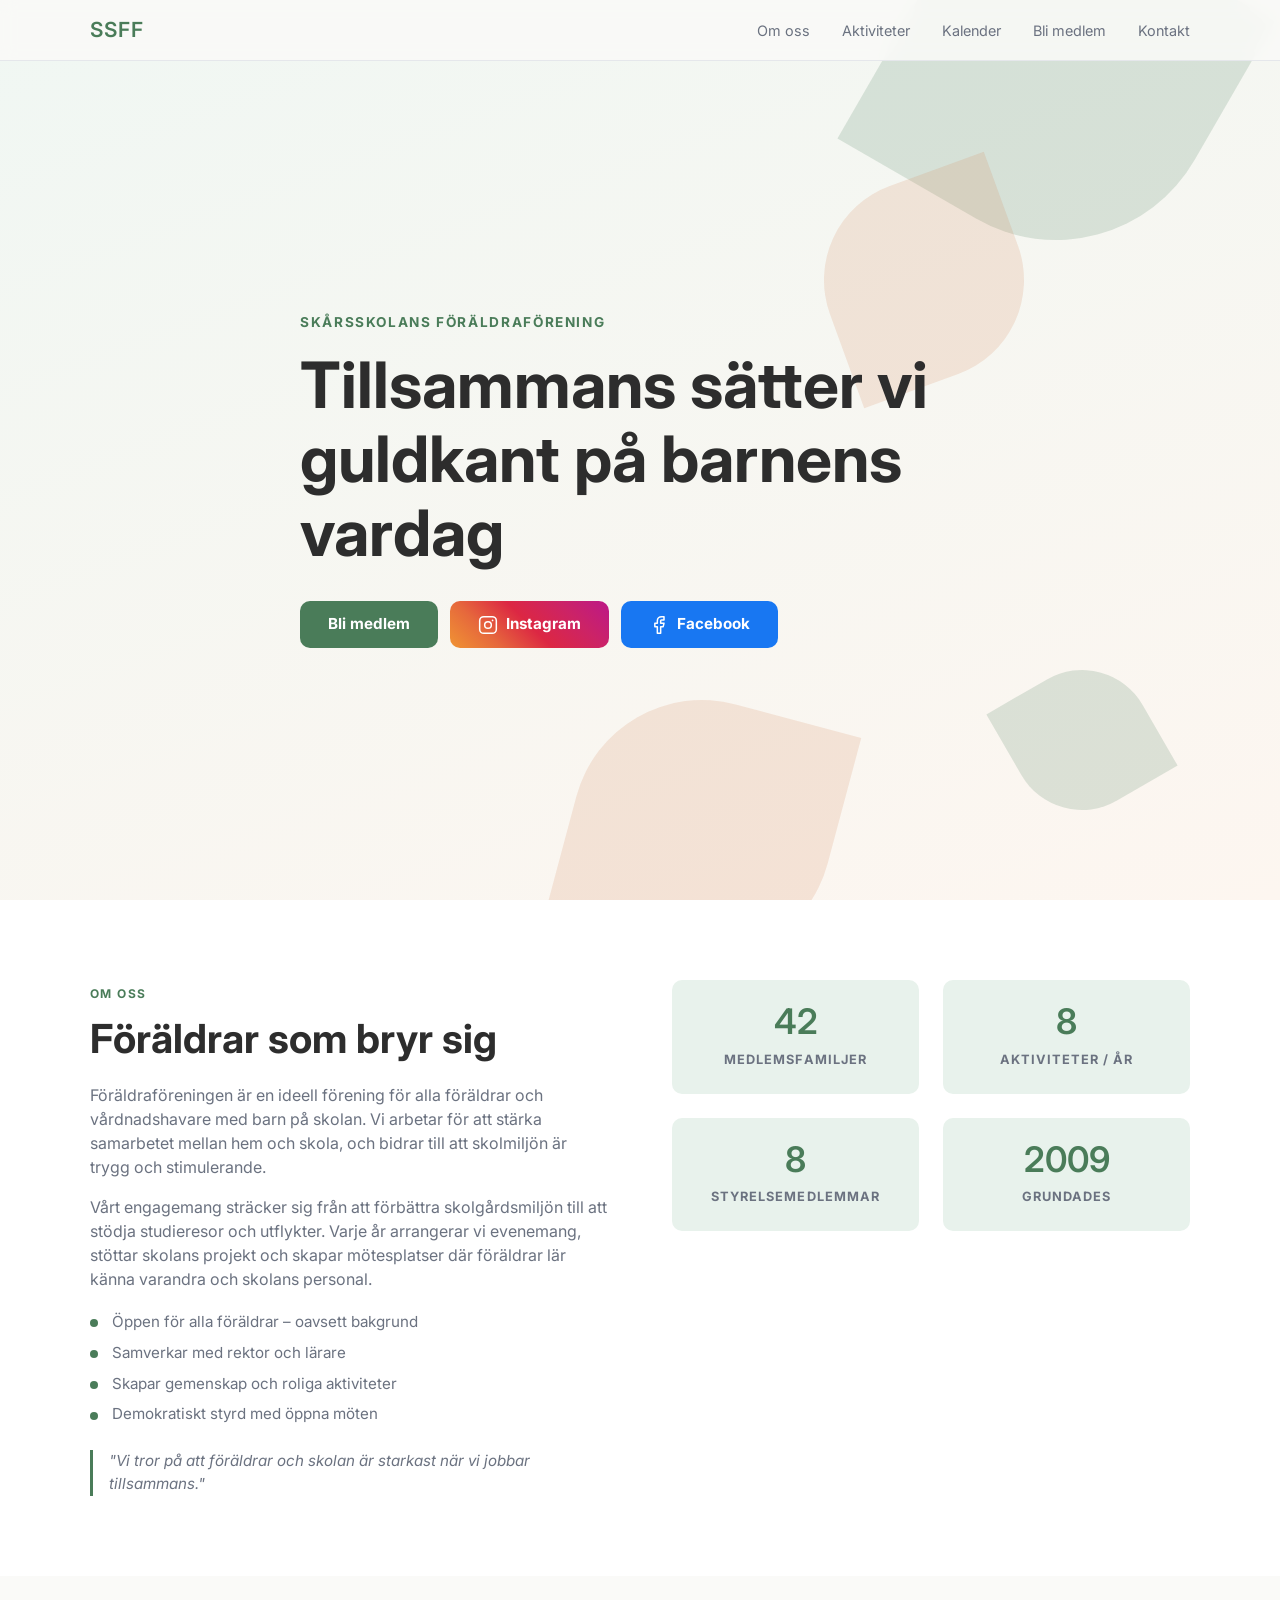
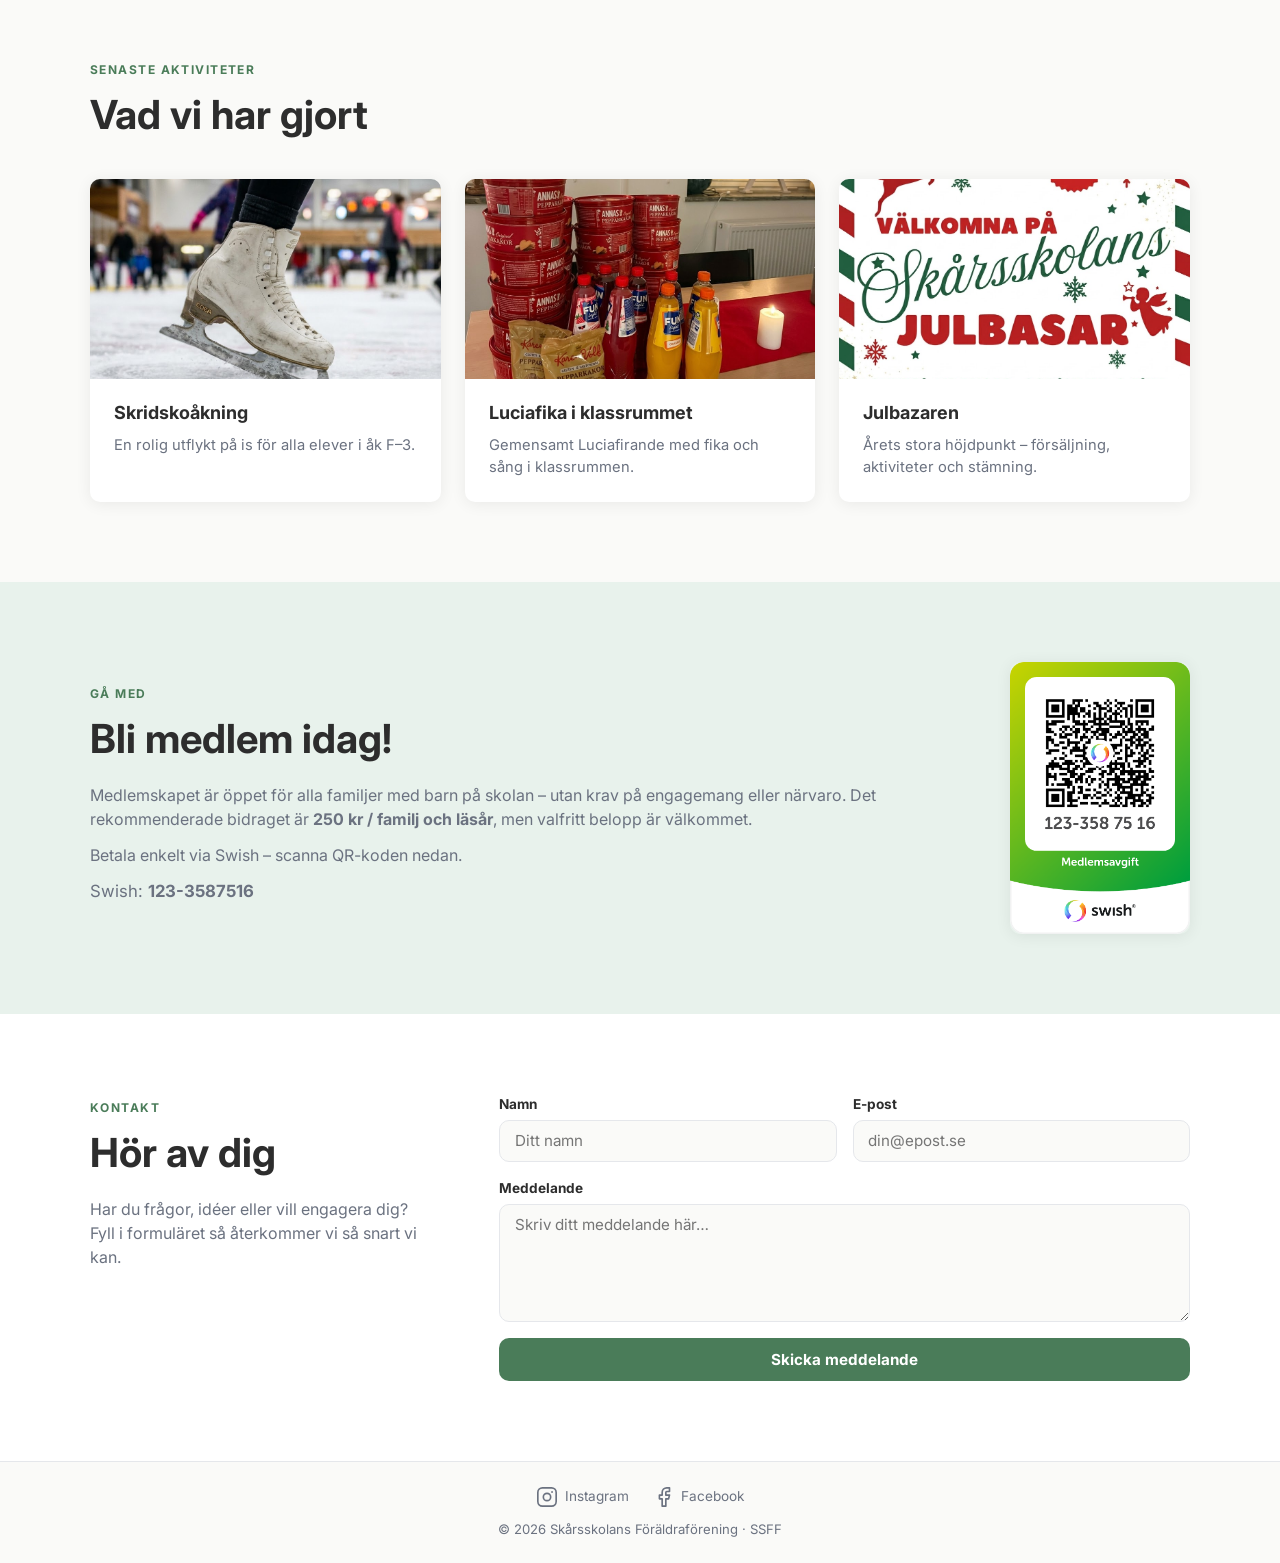
==== index.html @ 79a04dc2 "Auto-hide past events, hide section when empty Co-Authored-By: Claude Sonnet 4.6 <noreply@anthropic." ====
<!DOCTYPE html>
<html lang="sv">
<head>
  <meta charset="UTF-8" />
  <meta name="viewport" content="width=device-width, initial-scale=1.0" />
  <title>SSFF – Skårsskolans Föräldraförening</title>

  <link rel="stylesheet" href="https://fonts.googleapis.com/css2?family=Inter:wght@400;700&display=swap" />

  <link rel="stylesheet" href="style.css" />
</head>
<body>

  <!-- ── NAV ─────────────────────────────────────────────── -->
  <header class="site-header">
    <nav class="nav container">
      <span class="nav-logo">SSFF</span>
      <ul class="nav-links">
        <li><a href="#om-oss">Om oss</a></li>
        <li><a href="#aktiviteter">Aktiviteter</a></li>
        <li><a href="#kommande">Kalender</a></li>
        <li><a href="#bli-medlem">Bli medlem</a></li>
        <li><a href="#kontakt">Kontakt</a></li>
      </ul>
    </nav>
  </header>

  <!-- ── HERO ─────────────────────────────────────────────── -->
  <section class="hero">
    <div class="hero-inner container">
      <p class="hero-tagline">Skårsskolans Föräldraförening</p>
      <h1 class="hero-headline">Tillsammans sätter vi guldkant på barnens vardag</h1>
      <div class="hero-social">
        <a href="#bli-medlem" class="btn">Bli medlem</a>
        <a href="https://www.instagram.com/skarsskolans_foraldraforening/" target="_blank" rel="noopener" aria-label="Instagram" class="instagram">
          <svg xmlns="http://www.w3.org/2000/svg" width="20" height="20" viewBox="0 0 24 24" fill="none" stroke="currentColor" stroke-width="1.8" stroke-linecap="round" stroke-linejoin="round"><rect x="2" y="2" width="20" height="20" rx="5" ry="5"/><circle cx="12" cy="12" r="4"/><circle cx="17.5" cy="6.5" r="1" fill="currentColor" stroke="none"/></svg>
          Instagram
        </a>
        <a href="https://www.facebook.com/groups/skarskolansfaraldraforening/" target="_blank" rel="noopener" aria-label="Facebook" class="facebook">
          <svg xmlns="http://www.w3.org/2000/svg" width="20" height="20" viewBox="0 0 24 24" fill="none" stroke="currentColor" stroke-width="1.8" stroke-linecap="round" stroke-linejoin="round"><path d="M18 2h-3a5 5 0 0 0-5 5v3H7v4h3v8h4v-8h3l1-4h-4V7a1 1 0 0 1 1-1h3z"/></svg>
          Facebook
        </a>
      </div>
    </div>
    <div class="hero-decoration" aria-hidden="true">
      <span class="petal p1"></span>
      <span class="petal p2"></span>
      <span class="petal p3"></span>
      <span class="petal p4"></span>
    </div>
  </section>

  <!-- ── OM OSS ─────────────────────────────────────────────── -->
  <section class="om-oss section" id="om-oss">
    <div class="container two-col">

      <div class="om-text">
        <span class="section-label">Om oss</span>
        <h2>Föräldrar som bryr sig</h2>
        <p>Föräldraföreningen är en ideell förening för alla föräldrar och vårdnadshavare med barn på skolan. Vi arbetar för att stärka samarbetet mellan hem och skola, och bidrar till att skolmiljön är trygg och stimulerande.</p>
        <p>Vårt engagemang sträcker sig från att förbättra skolgårdsmiljön till att stödja studieresor och utflykter. Varje år arrangerar vi evenemang, stöttar skolans projekt och skapar mötesplatser där föräldrar lär känna varandra och skolans personal.</p>
        <ul class="feature-list">
          <li>Öppen för alla föräldrar – oavsett bakgrund</li>
          <li>Samverkar med rektor och lärare</li>
          <li>Skapar gemenskap och roliga aktiviteter</li>
          <li>Demokratiskt styrd med öppna möten</li>
        </ul>
        <blockquote>"Vi tror på att föräldrar och skolan är starkast när vi jobbar tillsammans."</blockquote>
      </div>

      <div class="om-stats">
        <div class="stat">
          <span class="stat-number">42</span>
          <span class="stat-label">Medlemsfamiljer</span>
        </div>
        <div class="stat">
          <span class="stat-number">8</span>
          <span class="stat-label">Aktiviteter / år</span>
        </div>
        <div class="stat">
          <span class="stat-number">8</span>
          <span class="stat-label">Styrelsemedlemmar</span>
        </div>
        <div class="stat">
          <span class="stat-number">2009</span>
          <span class="stat-label">Grundades</span>
        </div>
      </div>

    </div>
  </section>

  <!-- ── AKTIVITETER ─────────────────────────────────────────────── -->
  <section class="aktiviteter section" id="aktiviteter">
    <div class="container">
      <span class="section-label">Senaste aktiviteter</span>
      <h2>Vad vi har gjort</h2>
      <div class="cards">

        <article class="card">
          <div class="card-img">
            <img src="Images/skridskor.jpeg" alt="Barn åker skridskor" />
          </div>
          <div class="card-body">
            <h3>Skridskoåkning</h3>
            <p>En rolig utflykt på is för alla elever i åk F–3.</p>
          </div>
        </article>

        <article class="card">
          <div class="card-img">
            <img src="Images/luciafika.jpeg" alt="Luciafika i klassrummet" />
          </div>
          <div class="card-body">
            <h3>Luciafika i klassrummet</h3>
            <p>Gemensamt Luciafirande med fika och sång i klassrummen.</p>
          </div>
        </article>

        <article class="card">
          <div class="card-img">
            <img src="Images/julbazar.jpeg" alt="Julbazaren" />
          </div>
          <div class="card-body">
            <h3>Julbazaren</h3>
            <p>Årets stora höjdpunkt – försäljning, aktiviteter och stämning.</p>
          </div>
        </article>

      </div>
    </div>
  </section>

  <!-- ── KOMMANDE AKTIVITETER ──────────────────────────────────────── -->
  <section class="kommande section" id="kommande">
    <div class="container">
      <span class="section-label">Kalender</span>
      <h2>Kommande aktiviteter</h2>
      <ul class="event-list">

        <li class="event" data-date="2026-05-17">
          <div class="event-date">
            <span class="event-day">17</span>
            <span class="event-month">Maj</span>
          </div>
          <div class="event-info">
            <h3>Gårdsfest</h3>
            <p class="event-time">Kl. 12:00–15:00</p>
            <p>Välkommen till vårens stora fest på skolgården! Aktiviteter, mat och gemenskap för hela familjen.</p>
          </div>
        </li>

      </ul>
    </div>
  </section>

  <!-- ── BLI MEDLEM ─────────────────────────────────────────────── -->
  <section class="bli-medlem section" id="bli-medlem">
    <div class="container member-inner">
      <div class="member-text">
        <span class="section-label">Gå med</span>
        <h2>Bli medlem idag!</h2>
        <p>Medlemskapet är öppet för alla familjer med barn på skolan – utan krav på engagemang eller närvaro. Det rekommenderade bidraget är <strong>250 kr / familj och läsår</strong>, men valfritt belopp är välkommet.</p>
        <p class="desktop-only">Betala enkelt via Swish – scanna QR-koden nedan.</p>
        <p class="mobile-only">Tryck på knappen nedan för att öppna Swish direkt.</p>
        <p class="swish-number">Swish: <strong>123-3587516</strong></p>
        <div class="mobile-only">
          <a id="swish-link" class="btn swish-btn">
            <svg xmlns="http://www.w3.org/2000/svg" width="20" height="20" viewBox="0 0 24 24" fill="none" stroke="currentColor" stroke-width="2" stroke-linecap="round" stroke-linejoin="round"><path d="M12 2a10 10 0 1 0 0 20A10 10 0 0 0 12 2z"/><path d="M12 8v4l3 3"/></svg>
            Öppna i Swish
          </a>
        </div>
      </div>
      <div class="member-qr desktop-only">
        <img src="Images/Medlemsvgift_swish-QR-small.png" alt="Swish QR-kod för medlemsavgift" />
      </div>
    </div>
  </section>

  <!-- ── KONTAKT ─────────────────────────────────────────────── -->
  <section class="kontakt section" id="kontakt">
    <div class="container kontakt-inner">
      <div class="kontakt-text">
        <span class="section-label">Kontakt</span>
        <h2>Hör av dig</h2>
        <p>Har du frågor, idéer eller vill engagera dig? Fyll i formuläret så återkommer vi så snart vi kan.</p>
      </div>
      <form
        class="kontakt-form"
        action="https://formsubmit.co/ajax/dpontes@protonmail.com"
        method="POST"
      >
        <input type="hidden" name="_captcha" value="false" />
        <input type="hidden" name="_subject" value="Meddelande via SSFF-webbplatsen" />

        <div class="form-row">
          <div class="form-group">
            <label for="namn">Namn</label>
            <input type="text" id="namn" name="namn" required placeholder="Ditt namn" />
          </div>
          <div class="form-group">
            <label for="epost">E-post</label>
            <input type="email" id="epost" name="epost" required placeholder="din@epost.se" />
          </div>
        </div>
        <div class="form-group">
          <label for="meddelande">Meddelande</label>
          <textarea id="meddelande" name="meddelande" rows="5" required placeholder="Skriv ditt meddelande här…"></textarea>
        </div>
        <button type="submit" class="btn">Skicka meddelande</button>
      </form>
    </div>
  </section>

  <!-- ── FOOTER ─────────────────────────────────────────────── -->
  <footer class="site-footer">
    <div class="container">
      <div class="footer-social">
        <a href="https://www.instagram.com/skarsskolans_foraldraforening/" target="_blank" rel="noopener" aria-label="Instagram">
          <svg xmlns="http://www.w3.org/2000/svg" width="22" height="22" viewBox="0 0 24 24" fill="none" stroke="currentColor" stroke-width="1.8" stroke-linecap="round" stroke-linejoin="round"><rect x="2" y="2" width="20" height="20" rx="5" ry="5"/><circle cx="12" cy="12" r="4"/><circle cx="17.5" cy="6.5" r="1" fill="currentColor" stroke="none"/></svg>
          Instagram
        </a>
        <a href="https://www.facebook.com/groups/skarskolansfaraldraforening/" target="_blank" rel="noopener" aria-label="Facebook">
          <svg xmlns="http://www.w3.org/2000/svg" width="22" height="22" viewBox="0 0 24 24" fill="none" stroke="currentColor" stroke-width="1.8" stroke-linecap="round" stroke-linejoin="round"><path d="M18 2h-3a5 5 0 0 0-5 5v3H7v4h3v8h4v-8h3l1-4h-4V7a1 1 0 0 1 1-1h3z"/></svg>
          Facebook
        </a>
      </div>
      <p>© <span id="year"></span> Skårsskolans Föräldraförening · SSFF</p>
    </div>
  </footer>

  <script>
    document.getElementById('year').textContent = new Date().getFullYear();

    // Contact form — AJAX submission to avoid target="_blank" POST issue
    const kontaktForm = document.querySelector('.kontakt-form');
    kontaktForm.addEventListener('submit', async (e) => {
      e.preventDefault();
      const btn = kontaktForm.querySelector('button[type="submit"]');
      btn.disabled = true;
      btn.textContent = 'Skickar…';
      try {
        const res = await fetch(kontaktForm.action, {
          method: 'POST',
          body: new FormData(kontaktForm),
          headers: { 'Accept': 'application/json' }
        });
        if (res.ok) {
          window.location.href = 'tack.html';
          kontaktForm.reset();
        } else {
          alert('Något gick fel. Försök igen eller kontakta oss direkt.');
        }
      } catch {
        alert('Kunde inte skicka meddelandet. Kontrollera din internetanslutning.');
      } finally {
        btn.disabled = false;
        btn.textContent = 'Skicka meddelande';
      }
    });

    // Hide past events — compares data-date (YYYY-MM-DD) to today at midnight local time
    const today = new Date();
    today.setHours(0, 0, 0, 0);
    const eventSection = document.querySelector('.kommande');
    document.querySelectorAll('.event[data-date]').forEach(el => {
      const [y, m, d] = el.dataset.date.split('-').map(Number);
      const eventDate = new Date(y, m - 1, d);
      if (eventDate < today) el.remove();
    });
    if (eventSection && eventSection.querySelectorAll('.event').length === 0) {
      eventSection.style.display = 'none';
    }

    // Scroll reveal
    const revealTargets = document.querySelectorAll(
      '.hero-inner, .om-text, .om-stats .stat, .cards .card, .event, .member-inner > *, .kontakt-text, .kontakt-form'
    );

    revealTargets.forEach(el => el.classList.add('reveal'));

    // Stagger cards, stats and events
    document.querySelectorAll('.cards .card, .om-stats .stat, .event').forEach((el, i) => {
      el.style.transitionDelay = `${i * 0.08}s`;
    });

    const observer = new IntersectionObserver((entries) => {
      entries.forEach(entry => {
        if (entry.isIntersecting) {
          entry.target.classList.add('visible');
          observer.unobserve(entry.target);
        }
      });
    }, { threshold: 0.12 });

    revealTargets.forEach(el => observer.observe(el));

    // Swish deep link — uses the same URL format as the official QR code
    const swishLink = document.getElementById('swish-link');
    if (swishLink) {
      const params = new URLSearchParams({
        sw:   '1233587516',
        amt:  '250',
        cur:  'SEK',
        msg:  'Medlemsavgift',
        edit: 'amt',
        src:  'web'
      });
      swishLink.href = 'https://app.swish.nu/1/p/sw/?' + params.toString();
    }
  </script>

</body>
</html>
---- style.css ----
:root {
  --font-heading: 'Inter', system-ui, sans-serif;
  --font-body:    'Inter', system-ui, sans-serif;

  /* ── Palette ── */
  --clr-bg:         #fafaf8;
  --clr-surface:    #ffffff;
  --clr-primary:    #4a7c59;   /* muted spring green */
  --clr-primary-lt: #e8f2ec;
  --clr-accent:     #d4845a;   /* warm terracotta – spring blossom */
  --clr-text:       #2d2d2d;
  --clr-muted:      #6b7280;
  --clr-border:     #e5e7eb;

  --radius:  10px;
  --shadow:  0 2px 16px rgba(0,0,0,.07);
  --max-w:   1100px;
}

/* ── RESET ─────────────────────────────────────────────── */
*, *::before, *::after { box-sizing: border-box; margin: 0; padding: 0; }
html { scroll-behavior: smooth; font-size: 16px; }
body {
  font-family: var(--font-body);
  font-size: 1rem;
  font-weight: 400;
  line-height: 1.5;
  color: var(--clr-text);
  background: var(--clr-bg);
  overflow-x: hidden;
  overflow-wrap: break-word;
  word-break: break-word;
}
img { max-width: 100%; display: block; }
a { color: inherit; text-decoration: none; }
ul { list-style: none; }

/* ── UTILITIES ─────────────────────────────────────────── */
.container { width: min(var(--max-w), 100% - 2rem); margin-inline: auto; }
.section    { padding-block: 5rem; }

.section-label {
  display: inline-block;
  font-size: .75rem;
  font-weight: 700;
  letter-spacing: .12em;
  text-transform: uppercase;
  color: var(--clr-primary);
  margin-bottom: .75rem;
}
h2 {
  font-family: var(--font-heading);
  font-size: clamp(1.75rem, 4vw, 2.5rem);
  font-weight: 700;
  line-height: 1.2;
  margin-bottom: 1.25rem;
}
h3 {
  font-family: var(--font-heading);
  font-size: 1.125rem;
  font-weight: 700;
  margin-bottom: .5rem;
}

.btn {
  display: inline-block;
  padding: .75rem 1.75rem;
  background: var(--clr-primary);
  color: #fff;
  border: none;
  border-radius: var(--radius);
  font-family: var(--font-body);
  font-size: .95rem;
  font-weight: 700;
  cursor: pointer;
  transition: background .2s, transform .15s;
}
.btn:hover { background: #3a6347; transform: translateY(-1px); }

/* ── HEADER / NAV ───────────────────────────────────────── */
.site-header {
  position: fixed;
  top: 0; left: 0; right: 0;
  z-index: 100;
  background: rgba(250,250,248,.88);
  backdrop-filter: blur(8px);
  border-bottom: 1px solid var(--clr-border);
}
.nav {
  display: flex;
  align-items: center;
  justify-content: space-between;
  height: 60px;
}
.nav-logo {
  font-family: var(--font-heading);
  font-size: 1.3rem;
  font-weight: 600;
  color: var(--clr-primary);
  letter-spacing: .05em;
}
.nav-links {
  display: flex;
  gap: 2rem;
}
.nav-links a {
  font-size: .9rem;
  font-weight: 400;
  color: var(--clr-muted);
  transition: color .2s;
}
.nav-links a:hover { color: var(--clr-primary); }

/* ── HERO ───────────────────────────────────────────────── */
.hero {
  position: relative;
  min-height: 100svh;
  display: flex;
  align-items: center;
  overflow: hidden;
  background: linear-gradient(160deg, #f0f7f3 0%, #fdf6f0 100%);
  padding-top: 60px;
}
.hero-inner {
  position: relative;
  z-index: 1;
  max-width: 680px;
}
.hero-tagline {
  font-size: .85rem;
  font-weight: 700;
  letter-spacing: .12em;
  text-transform: uppercase;
  color: var(--clr-primary);
  margin-bottom: 1rem;
}
.hero-headline {
  font-family: var(--font-heading);
  font-size: clamp(2.2rem, 6vw, 4rem);
  font-weight: 700;
  line-height: 1.15;
  margin-bottom: 2rem;
  color: var(--clr-text);
}
.hero-social {
  display: flex;
  align-items: center;
  gap: .75rem;
  margin-top: 1.5rem;
  flex-wrap: wrap;
}
.hero-social .btn,
.hero-social a {
  display: inline-flex;
  align-items: center;
  gap: .5rem;
  padding: .75rem 1.75rem;
  border-radius: var(--radius);
  font-family: var(--font-body);
  font-size: .95rem;
  font-weight: 700;
  color: #fff;
  transition: filter .2s, transform .15s;
}
.hero-social .btn:hover,
.hero-social a:hover { filter: brightness(1.1); transform: translateY(-1px); background: unset; }
.hero-social .btn { background: var(--clr-primary); }
.hero-social .btn:hover { background: var(--clr-primary); }
.hero-social a.instagram {
  background: linear-gradient(45deg, #f09433, #e6683c, #dc2743, #cc2366, #bc1888);
}
.hero-social a.facebook {
  background: #1877f2;
}

/* decorative petals */
.hero-decoration { position: absolute; inset: 0; pointer-events: none; }
.petal {
  position: absolute;
  border-radius: 50% 0 50% 0;
  opacity: .18;
}
.p1 { width: 320px; height: 320px; background: var(--clr-primary); top: -80px; right: 5%; transform: rotate(30deg); }
.p2 { width: 200px; height: 200px; background: var(--clr-accent);  top: 20%;   right: 20%; transform: rotate(-20deg); }
.p3 { width: 140px; height: 140px; background: var(--clr-primary); bottom: 10%; right: 10%; transform: rotate(60deg); }
.p4 { width: 260px; height: 260px; background: var(--clr-accent);  bottom: -60px; right: 35%; transform: rotate(15deg); }

/* ── OM OSS ─────────────────────────────────────────────── */
.om-oss { background: var(--clr-surface); }
.two-col {
  display: grid;
  grid-template-columns: 1fr 1fr;
  gap: 4rem;
  align-items: start;
}
.two-col > * { min-width: 0; }
.om-text p { color: var(--clr-muted); margin-bottom: 1rem; }
.feature-list {
  margin: 1.25rem 0;
  display: flex;
  flex-direction: column;
  gap: .5rem;
}
.feature-list li {
  padding-left: 1.4rem;
  position: relative;
  color: var(--clr-muted);
  font-size: .95rem;
}
.feature-list li::before {
  content: '';
  position: absolute;
  left: 0; top: .55em;
  width: 8px; height: 8px;
  border-radius: 50%;
  background: var(--clr-primary);
}
blockquote {
  border-left: 3px solid var(--clr-primary);
  padding-left: 1rem;
  font-style: italic;
  color: var(--clr-muted);
  margin-top: 1.5rem;
  font-size: .95rem;
}
.om-stats {
  display: grid;
  grid-template-columns: 1fr 1fr;
  gap: 1.5rem;
}
.stat {
  background: var(--clr-primary-lt);
  border-radius: var(--radius);
  padding: 1.5rem;
  text-align: center;
}
.stat-number {
  display: block;
  font-family: var(--font-heading);
  font-size: 2.2rem;
  font-weight: 600;
  color: var(--clr-primary);
  line-height: 1;
  margin-bottom: .4rem;
}
.stat-label {
  font-size: .8rem;
  font-weight: 700;
  letter-spacing: .08em;
  text-transform: uppercase;
  color: var(--clr-muted);
}

/* ── AKTIVITETER ────────────────────────────────────────── */
.aktiviteter { background: var(--clr-bg); }
.aktiviteter h2 { margin-bottom: 2.5rem; }
.cards {
  display: grid;
  grid-template-columns: repeat(3, 1fr);
  gap: 1.5rem;
}
.card {
  background: var(--clr-surface);
  border-radius: var(--radius);
  overflow: hidden;
  box-shadow: var(--shadow);
  transition: transform .2s, box-shadow .2s;
}
.card:hover { transform: translateY(-4px); box-shadow: 0 8px 28px rgba(0,0,0,.1); }
.card-img {
  height: 200px;
  overflow: hidden;
}
.card-img img { width: 100%; height: 100%; object-fit: cover; }
.card-img.placeholder {
  background: var(--clr-primary-lt);
  display: flex;
  align-items: center;
  justify-content: center;
}
.card-img.placeholder span {
  font-size: .8rem;
  color: var(--clr-primary);
  letter-spacing: .06em;
}
.card-body { padding: 1.25rem 1.5rem 1.5rem; }
.card-body p { color: var(--clr-muted); font-size: .92rem; }

/* ── KOMMANDE AKTIVITETER ───────────────────────────────── */
.kommande { background: var(--clr-surface); }
.kommande h2 { margin-bottom: 2rem; }

.event-list {
  display: flex;
  flex-direction: column;
  gap: 1rem;
}
.event {
  display: flex;
  align-items: flex-start;
  gap: 1.5rem;
  padding: 1.5rem;
  border: 1px solid var(--clr-border);
  border-radius: var(--radius);
  background: var(--clr-bg);
  transition: box-shadow .2s;
}
.event:hover { box-shadow: var(--shadow); }

.event-date {
  flex-shrink: 0;
  width: 62px;
  text-align: center;
  background: var(--clr-primary);
  color: #fff;
  border-radius: var(--radius);
  padding: .6rem .4rem;
  line-height: 1;
}
.event-day {
  display: block;
  font-family: var(--font-heading);
  font-size: 1.9rem;
  font-weight: 600;
}
.event-month {
  display: block;
  font-size: .7rem;
  font-weight: 700;
  letter-spacing: .08em;
  text-transform: uppercase;
  margin-top: .2rem;
  opacity: .85;
}

.event-info h3 { margin-bottom: .2rem; }
.event-time {
  font-size: .82rem;
  font-weight: 700;
  color: var(--clr-primary);
  letter-spacing: .04em;
  margin-bottom: .4rem;
}
.event-info p:last-child { color: var(--clr-muted); font-size: .93rem; }

/* ── RESPONSIVE VISIBILITY ──────────────────────────────── */
.mobile-only  { display: none; }
.desktop-only { display: block; }
@media (max-width: 767px) and (pointer: coarse) {
  .mobile-only  { display: block; }
  .desktop-only { display: none; }
}

/* ── BLI MEDLEM ─────────────────────────────────────────── */
.bli-medlem { background: var(--clr-primary-lt); }
.member-inner {
  display: grid;
  grid-template-columns: 1fr auto;
  gap: 4rem;
  align-items: center;
}
.member-text p { color: var(--clr-muted); margin-bottom: .75rem; }
.swish-number { font-size: 1.05rem; }
.swish-btn {
  align-items: center;
  gap: .5rem;
  margin-top: 1rem;
  background: #65B22E;
}
.member-qr img {
  width: 180px;
  border-radius: var(--radius);
  box-shadow: var(--shadow);
}

/* ── KONTAKT ────────────────────────────────────────────── */
.kontakt { background: var(--clr-surface); }
.kontakt-inner {
  display: grid;
  grid-template-columns: 1fr 2fr;
  gap: 4rem;
  align-items: start;
}
.kontakt-text p { color: var(--clr-muted); }
.kontakt-form { display: flex; flex-direction: column; gap: 1rem; }
.form-row { display: grid; grid-template-columns: 1fr 1fr; gap: 1rem; }
.form-group { display: flex; flex-direction: column; gap: .35rem; }
.form-group label { font-size: .85rem; font-weight: 700; color: var(--clr-text); }
.form-group input,
.form-group textarea {
  padding: .65rem .9rem;
  border: 1px solid var(--clr-border);
  border-radius: var(--radius);
  font-family: var(--font-body);
  font-size: .95rem;
  color: var(--clr-text);
  background: var(--clr-bg);
  transition: border-color .2s;
  resize: vertical;
}
.form-group input:focus,
.form-group textarea:focus {
  outline: none;
  border-color: var(--clr-primary);
}

/* ── FOOTER ─────────────────────────────────────────────── */
.site-footer {
  padding-block: 1.5rem;
  text-align: center;
  font-size: .82rem;
  color: var(--clr-muted);
  border-top: 1px solid var(--clr-border);
}
.footer-social {
  display: flex;
  justify-content: center;
  gap: 1.5rem;
  margin-bottom: .75rem;
}
.footer-social a {
  display: flex;
  align-items: center;
  gap: .4rem;
  color: var(--clr-muted);
  font-size: .85rem;
  transition: color .2s;
}
.footer-social a:hover { color: var(--clr-primary); }

/* ── SCROLL REVEAL ──────────────────────────────────────── */
.reveal {
  opacity: 0;
  transform: translateY(28px);
  transition: opacity 0.4s ease, transform 0.4s ease;
}
.reveal.visible {
  opacity: 1;
  transform: translateY(0);
}

/* ── RESPONSIVE ─────────────────────────────────────────── */
@media (max-width: 800px) {
  .two-col,
  .kontakt-inner { grid-template-columns: 1fr; gap: 2.5rem; }
  .cards { grid-template-columns: 1fr; }
  .member-inner { grid-template-columns: 1fr; }
  .member-qr { justify-self: center; }
  .nav-links { gap: 1rem; }
}
@media (max-width: 500px) {
  .form-row { grid-template-columns: 1fr; }
  .nav-links { display: none; }
}
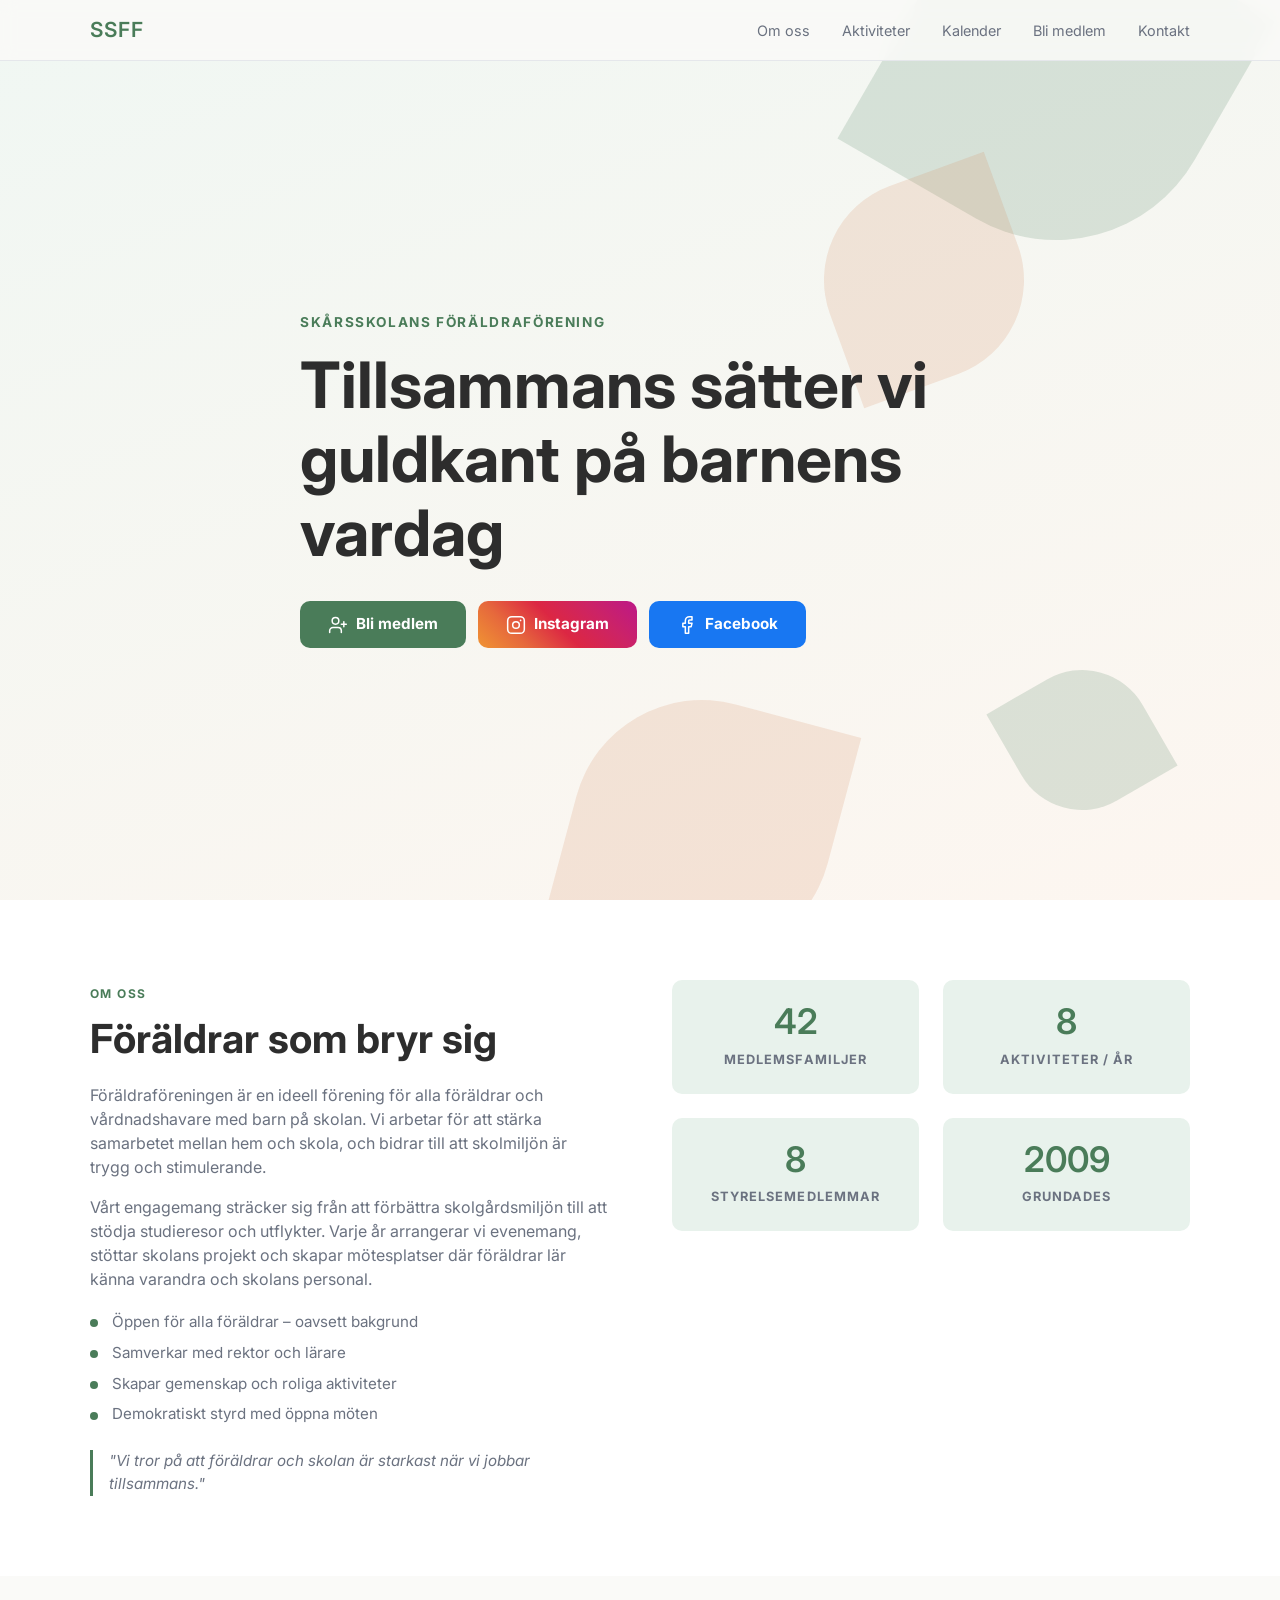
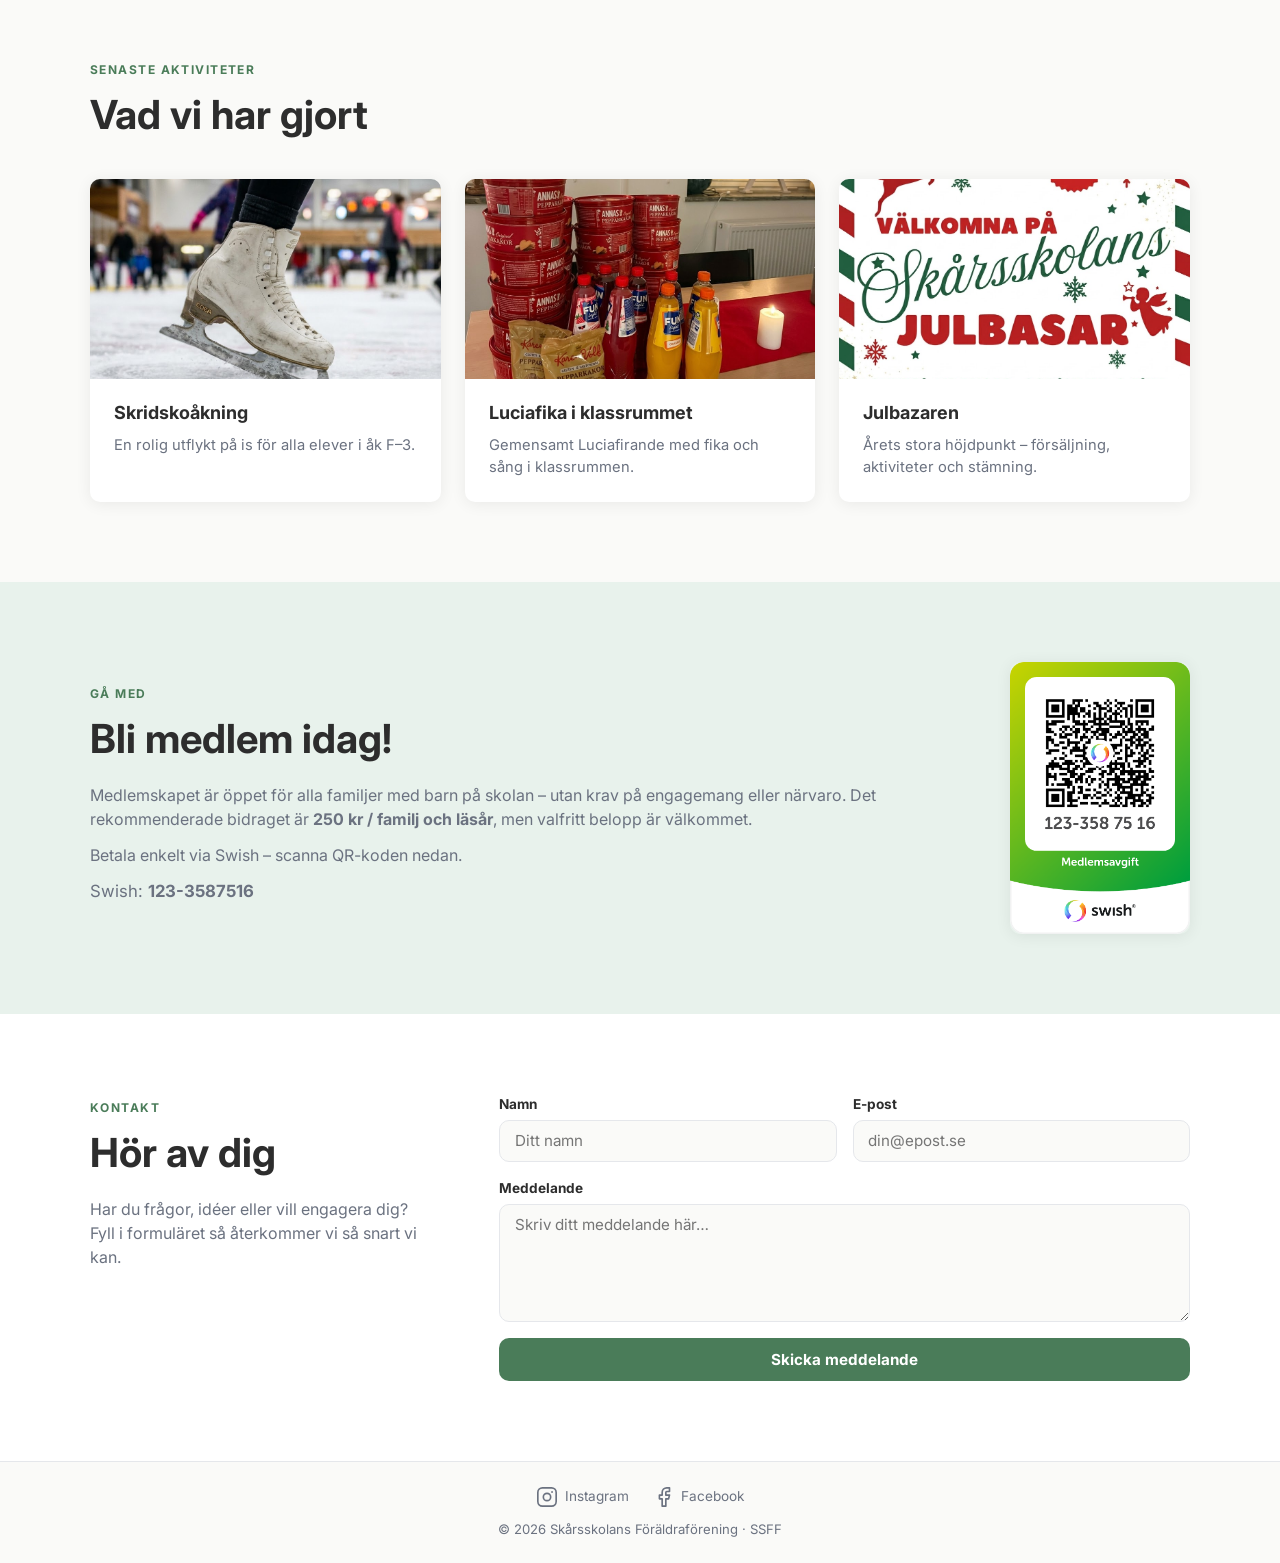
==== commit 4341e79d: "Add person-plus icon to Bli medlem button, equalise button sizes Co-Authored-By: Claude Sonnet 4.6 <" ====
--- a/index.html
+++ b/index.html
@@ -31,7 +31,10 @@
       <p class="hero-tagline">Skårsskolans Föräldraförening</p>
       <h1 class="hero-headline">Tillsammans sätter vi guldkant på barnens vardag</h1>
       <div class="hero-social">
-        <a href="#bli-medlem" class="btn">Bli medlem</a>
+        <a href="#bli-medlem" class="btn">
+          <svg xmlns="http://www.w3.org/2000/svg" width="20" height="20" viewBox="0 0 24 24" fill="none" stroke="currentColor" stroke-width="1.8" stroke-linecap="round" stroke-linejoin="round"><path d="M16 21v-2a4 4 0 0 0-4-4H6a4 4 0 0 0-4 4v2"/><circle cx="9" cy="7" r="4"/><line x1="19" y1="8" x2="19" y2="14"/><line x1="22" y1="11" x2="16" y2="11"/></svg>
+          Bli medlem
+        </a>
         <a href="https://www.instagram.com/skarsskolans_foraldraforening/" target="_blank" rel="noopener" aria-label="Instagram" class="instagram">
           <svg xmlns="http://www.w3.org/2000/svg" width="20" height="20" viewBox="0 0 24 24" fill="none" stroke="currentColor" stroke-width="1.8" stroke-linecap="round" stroke-linejoin="round"><rect x="2" y="2" width="20" height="20" rx="5" ry="5"/><circle cx="12" cy="12" r="4"/><circle cx="17.5" cy="6.5" r="1" fill="currentColor" stroke="none"/></svg>
           Instagram
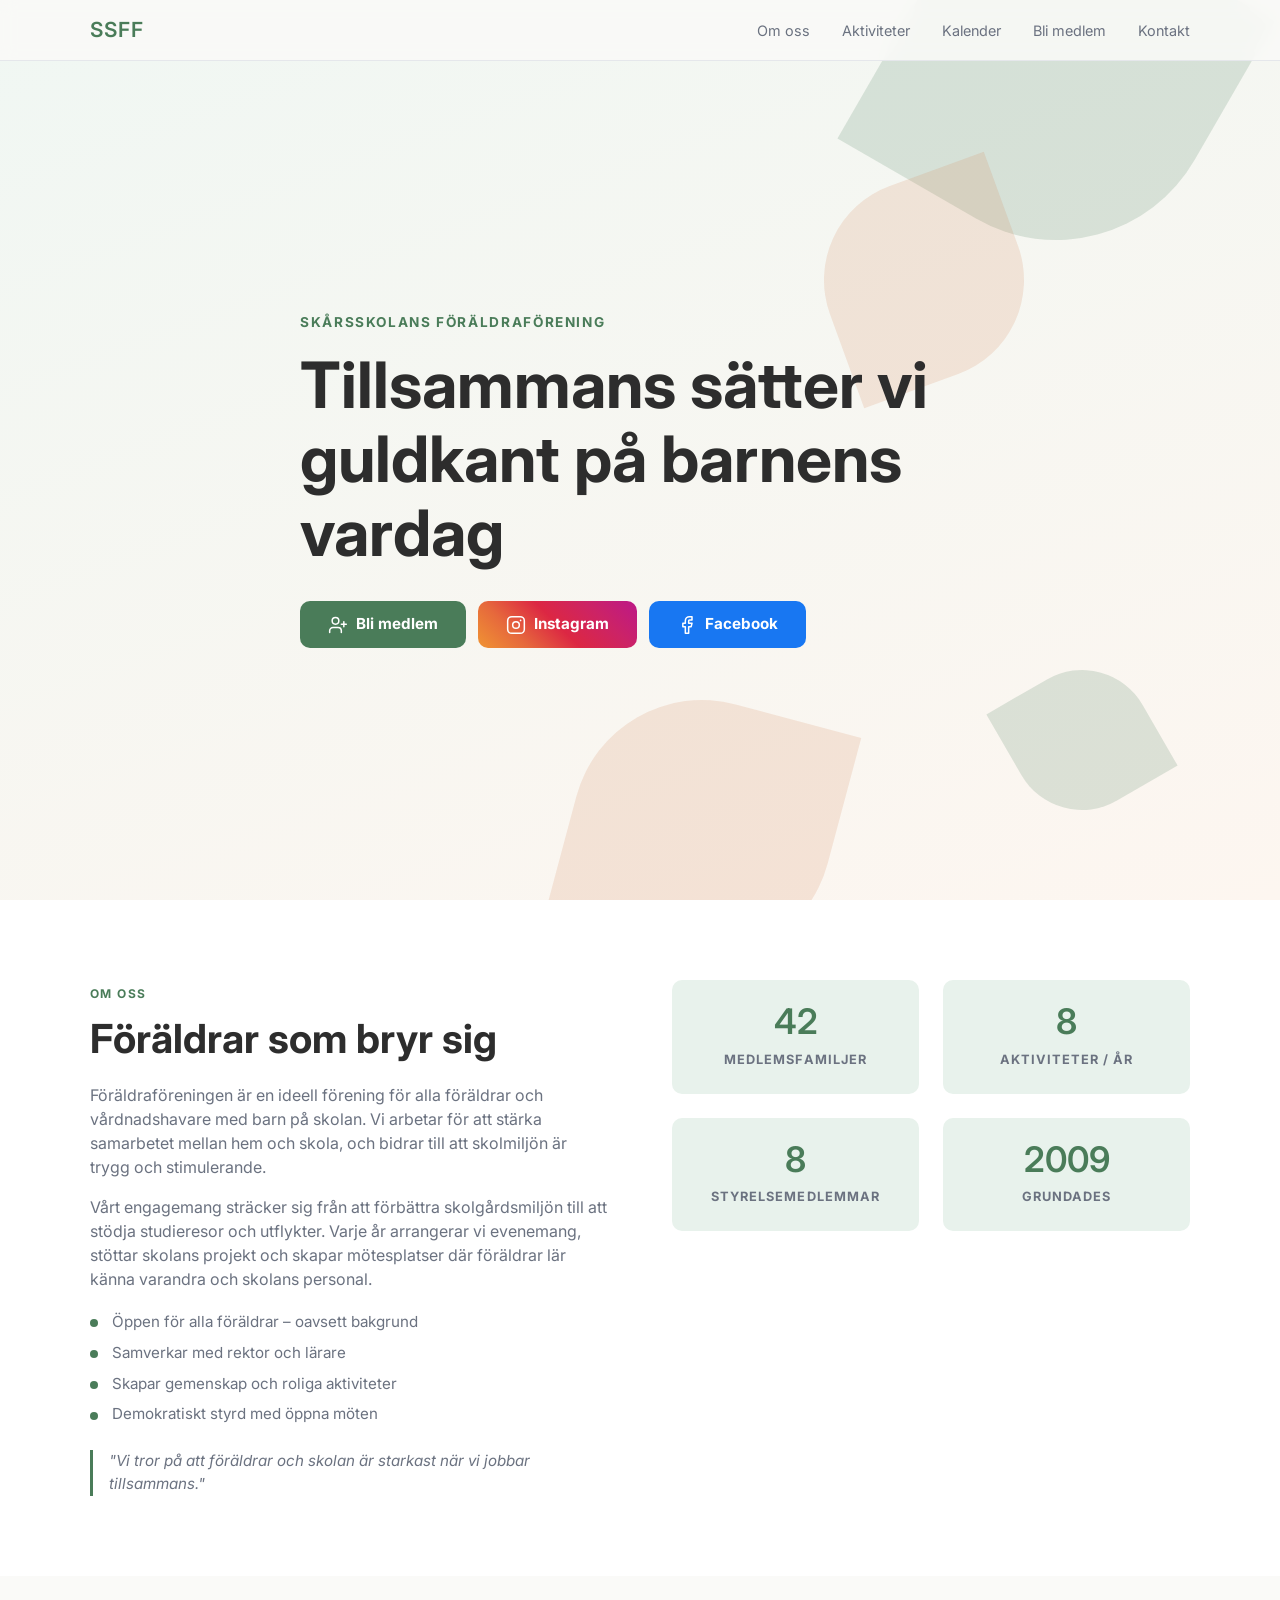
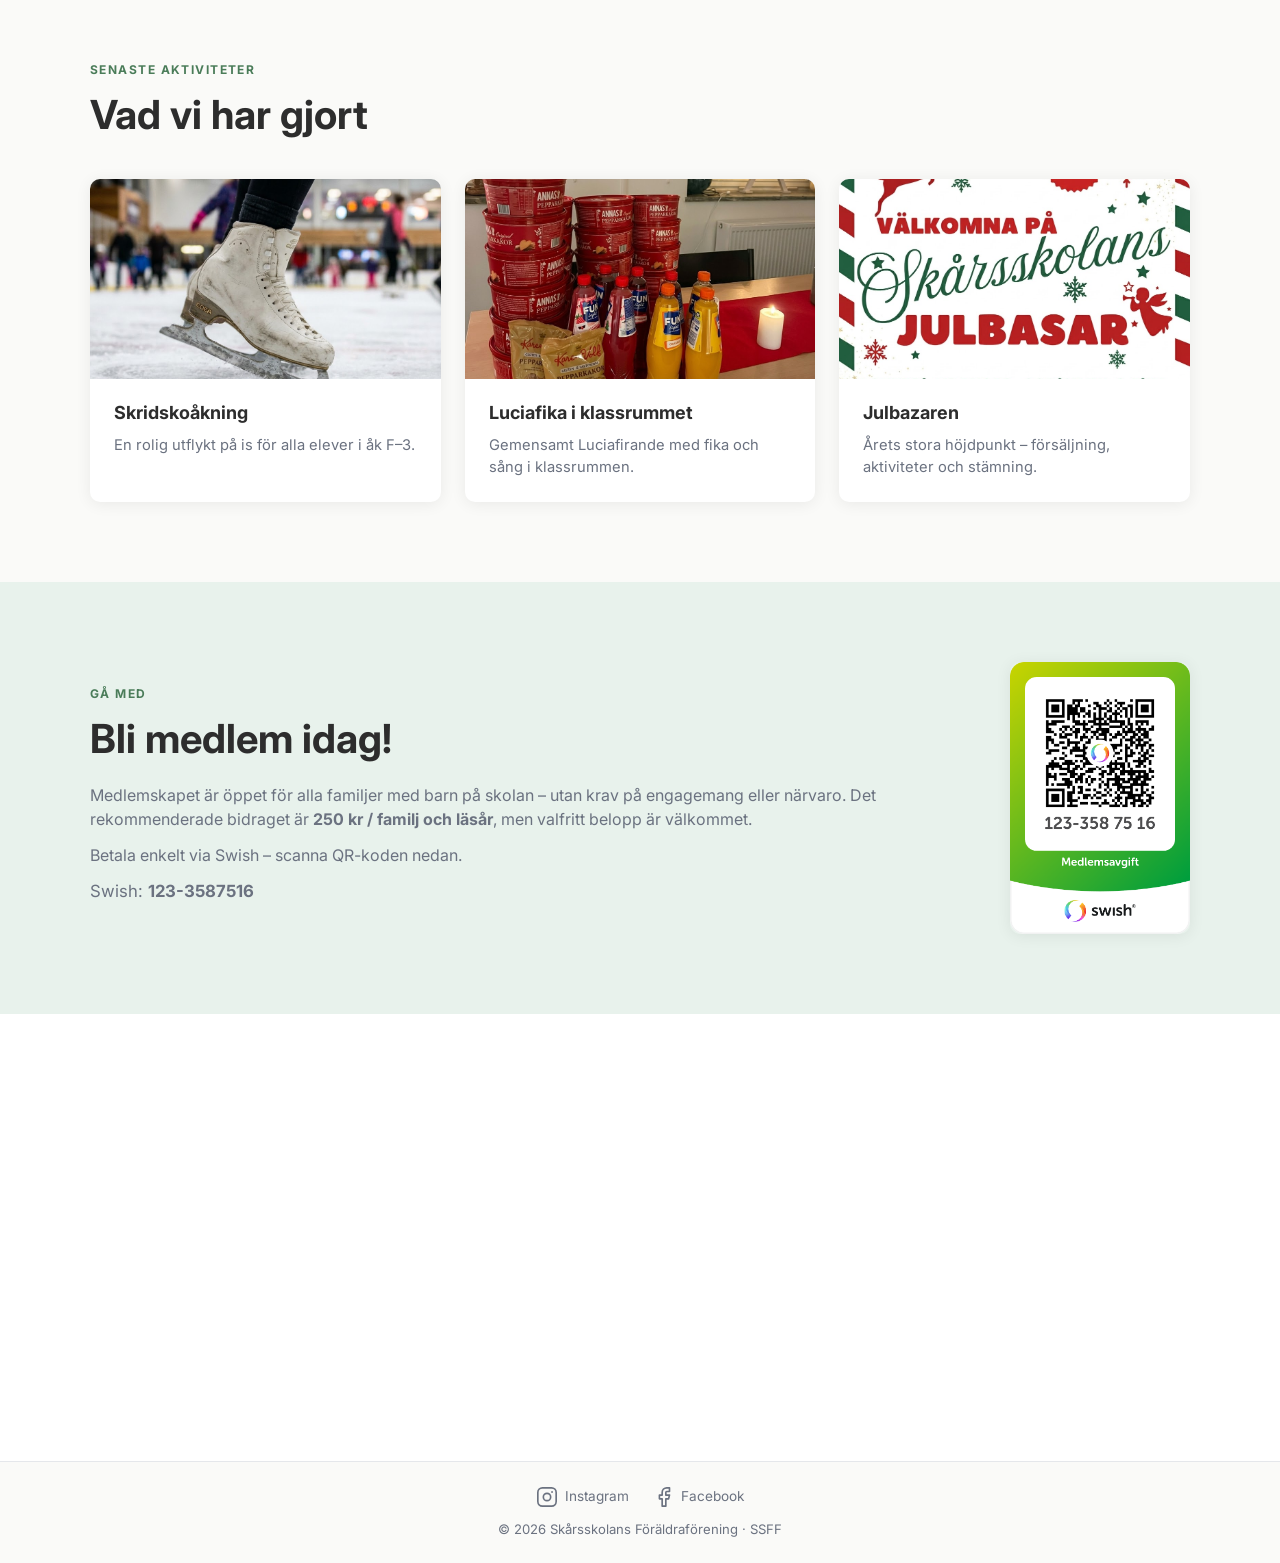
==== commit 4b60edb9: "Use official Swish swirl symbol in Swisha button Co-Authored-By: Claude Sonnet 4.6 <noreply@anthropi" ====
--- a/index.html
+++ b/index.html
@@ -169,8 +169,8 @@
         <p class="swish-number">Swish: <strong>123-3587516</strong></p>
         <div class="mobile-only">
           <a id="swish-link" class="btn swish-btn">
-            <svg xmlns="http://www.w3.org/2000/svg" width="20" height="20" viewBox="0 0 24 24" fill="none" stroke="currentColor" stroke-width="2" stroke-linecap="round" stroke-linejoin="round"><path d="M12 2a10 10 0 1 0 0 20A10 10 0 0 0 12 2z"/><path d="M12 8v4l3 3"/></svg>
-            Öppna i Swish
+            <img src="Images/swish-symbol.svg" width="22" height="22" alt="" aria-hidden="true" />
+            Swisha
           </a>
         </div>
       </div>
--- a/style.css
+++ b/style.css
@@ -153,6 +153,7 @@
 .hero-social a {
   display: inline-flex;
   align-items: center;
+  justify-content: center;
   gap: .5rem;
   padding: .75rem 1.75rem;
   border-radius: var(--radius);
@@ -161,6 +162,7 @@
   font-weight: 700;
   color: #fff;
   transition: filter .2s, transform .15s;
+  box-sizing: border-box;
 }
 .hero-social .btn:hover,
 .hero-social a:hover { filter: brightness(1.1); transform: translateY(-1px); background: unset; }
@@ -361,11 +363,21 @@
 }
 .member-text p { color: var(--clr-muted); margin-bottom: .75rem; }
 .swish-number { font-size: 1.05rem; }
-.swish-btn {
-  align-items: center;
+a.btn.swish-btn {
+  display: flex;
+  align-items: center;
+  justify-content: center;
   gap: .5rem;
+  padding: .75rem 1.75rem;
+  font-size: .95rem;
+  font-weight: 700;
   margin-top: 1rem;
-  background: #65B22E;
+  background: #4a7c59;
+  max-width: 260px;
+  box-sizing: border-box;
+}
+@media (max-width: 767px) and (pointer: coarse) {
+  .mobile-only { display: flex; justify-content: center; }
 }
 .member-qr img {
   width: 180px;
@@ -447,6 +459,16 @@
   .member-inner { grid-template-columns: 1fr; }
   .member-qr { justify-self: center; }
   .nav-links { gap: 1rem; }
+  .hero-social {
+    flex-direction: column;
+    flex-wrap: nowrap;
+    align-items: center;
+  }
+  .hero-social .btn,
+  .hero-social a {
+    width: 100%;
+    max-width: 260px;
+  }
 }
 @media (max-width: 500px) {
   .form-row { grid-template-columns: 1fr; }
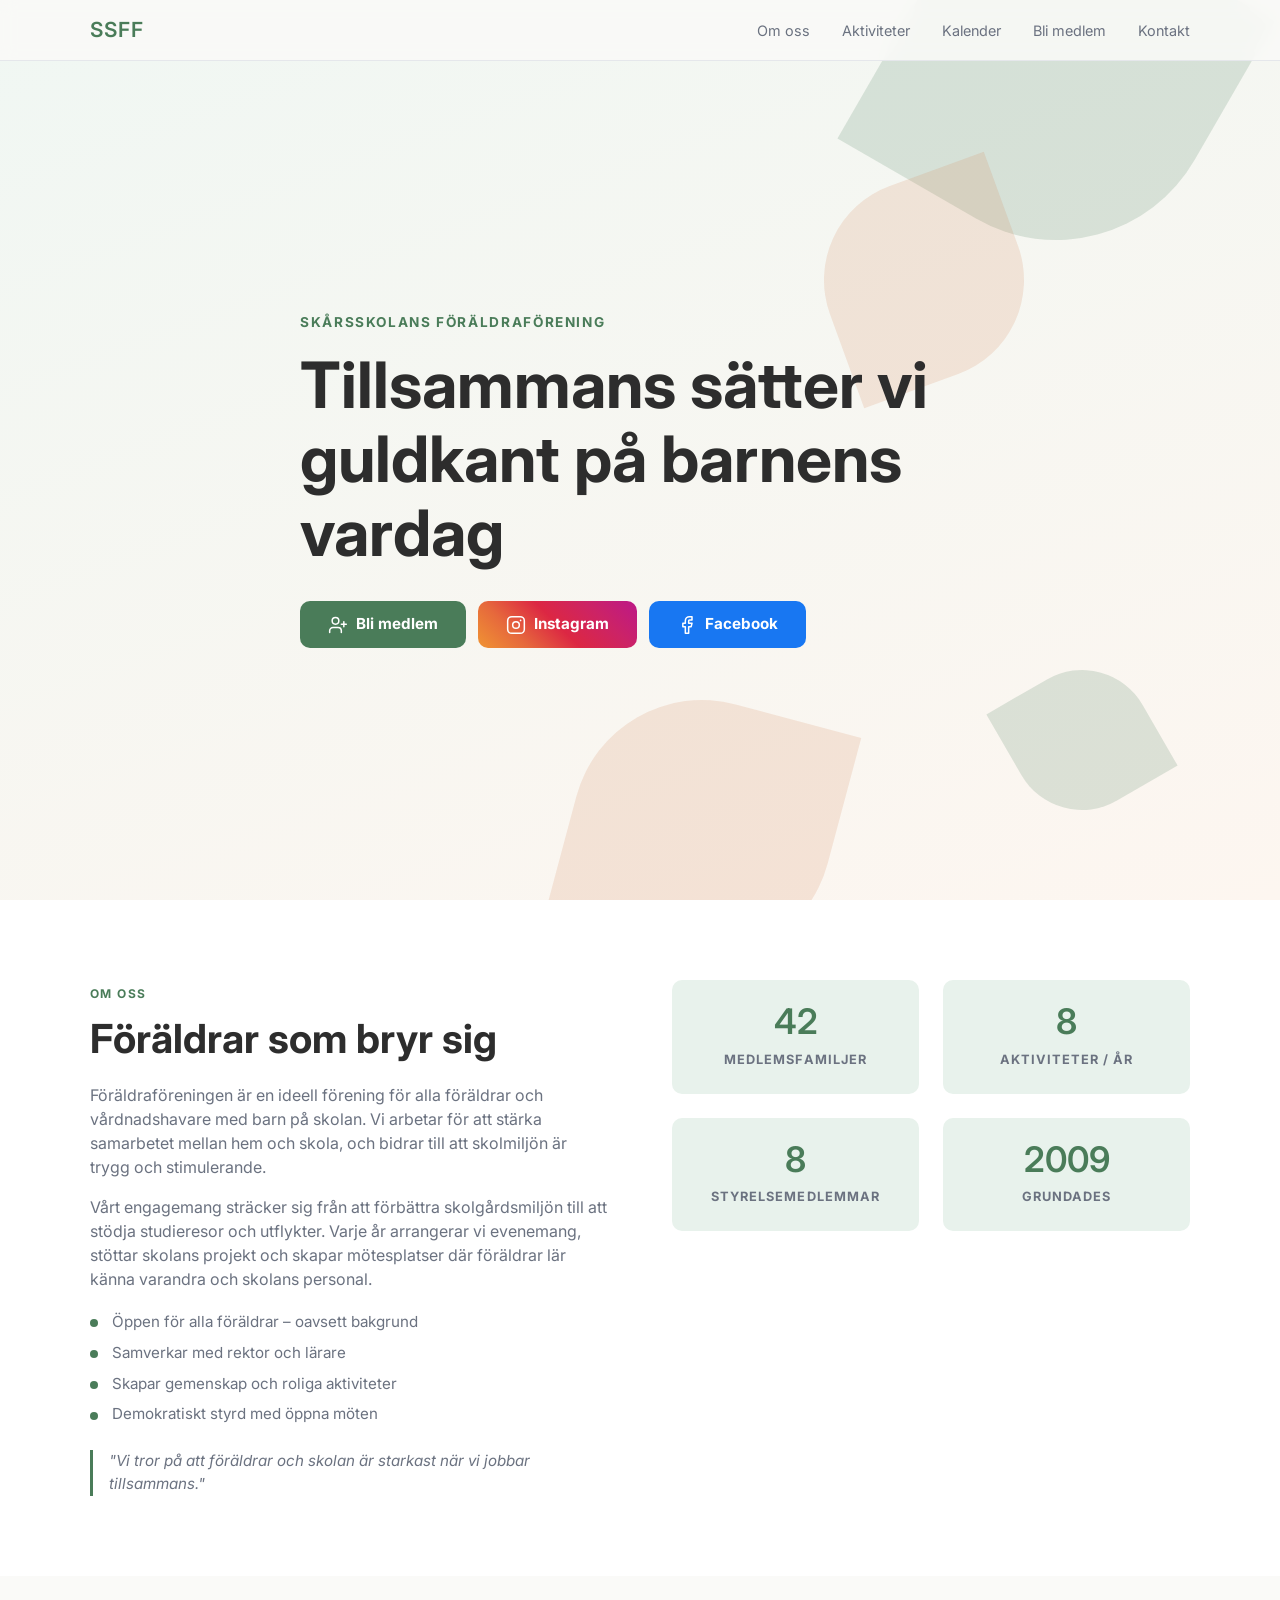
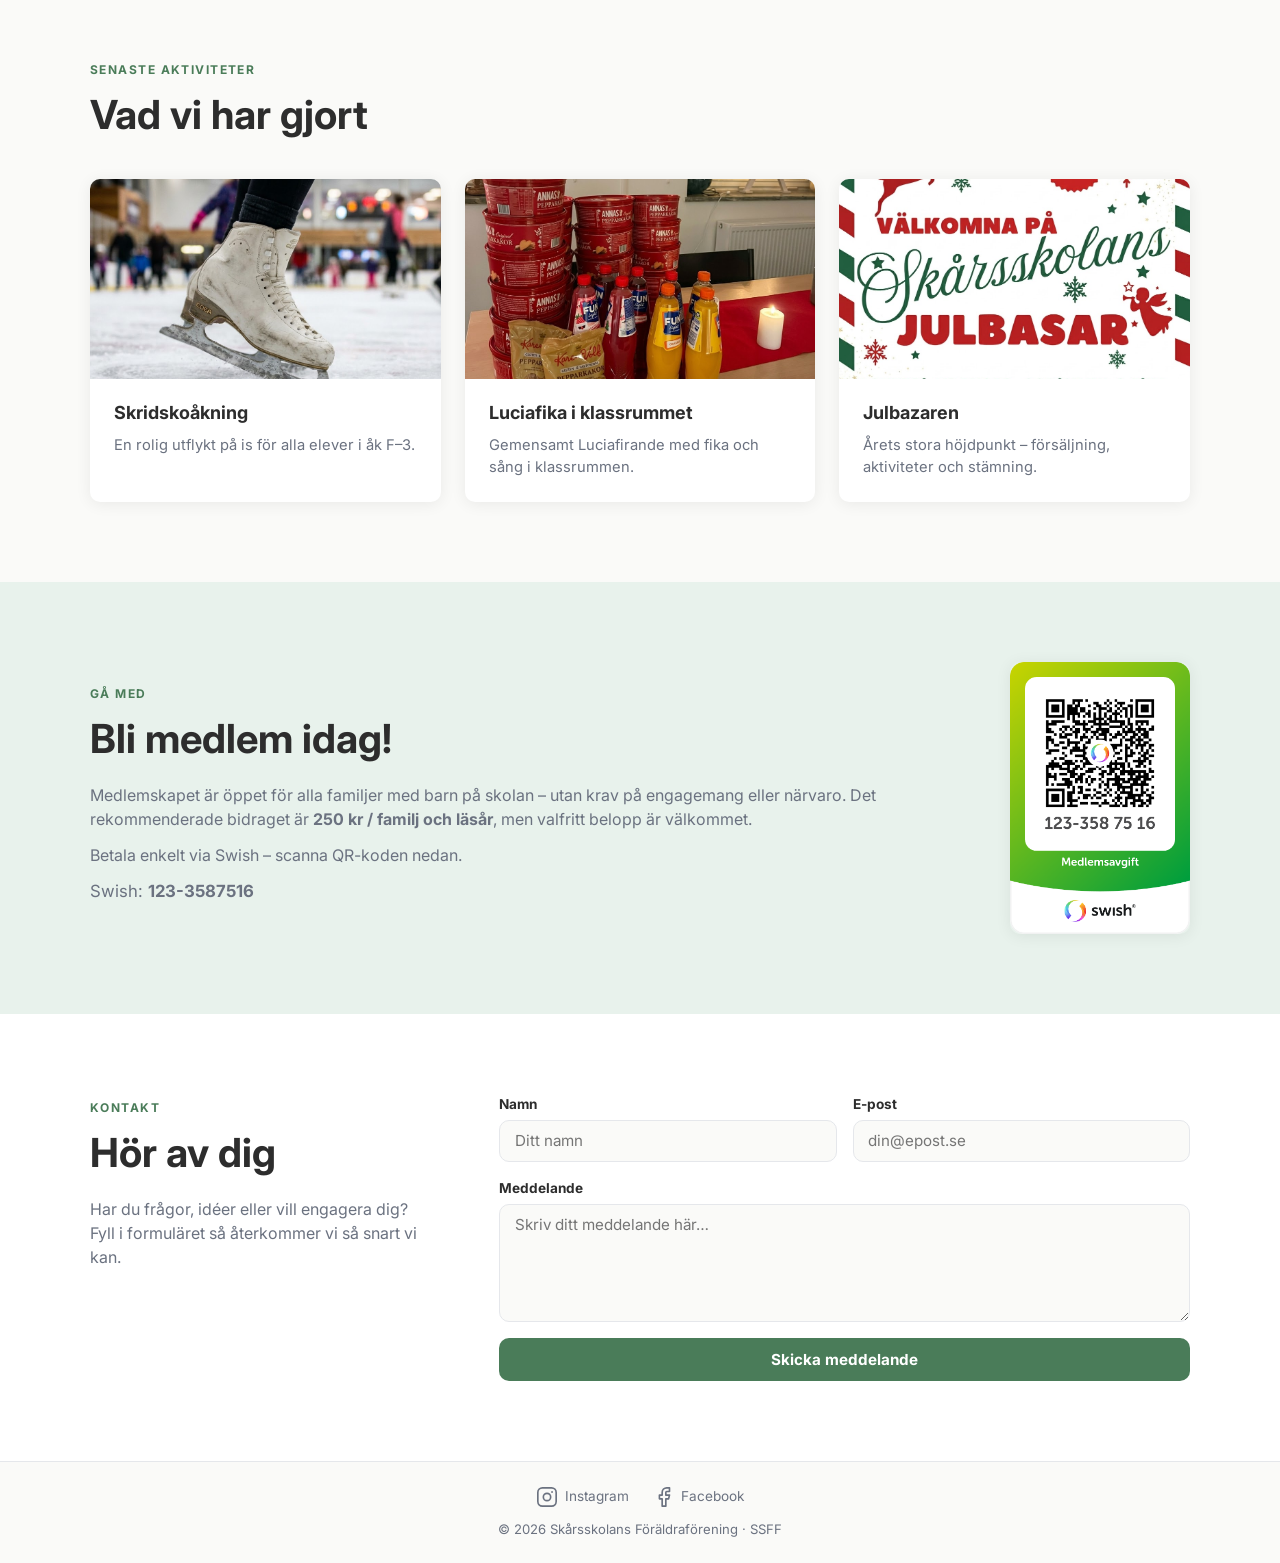
==== commit 198e9983: "Update Swish button text to "Swisha och bli medlem" Co-Authored-By: Claude Sonnet 4.6 <noreply@anthr" ====
--- a/index.html
+++ b/index.html
@@ -170,7 +170,7 @@
         <div class="mobile-only">
           <a id="swish-link" class="btn swish-btn">
             <img src="Images/swish-symbol.svg" width="22" height="22" alt="" aria-hidden="true" />
-            Swisha
+            Swisha och bli medlem
           </a>
         </div>
       </div>
